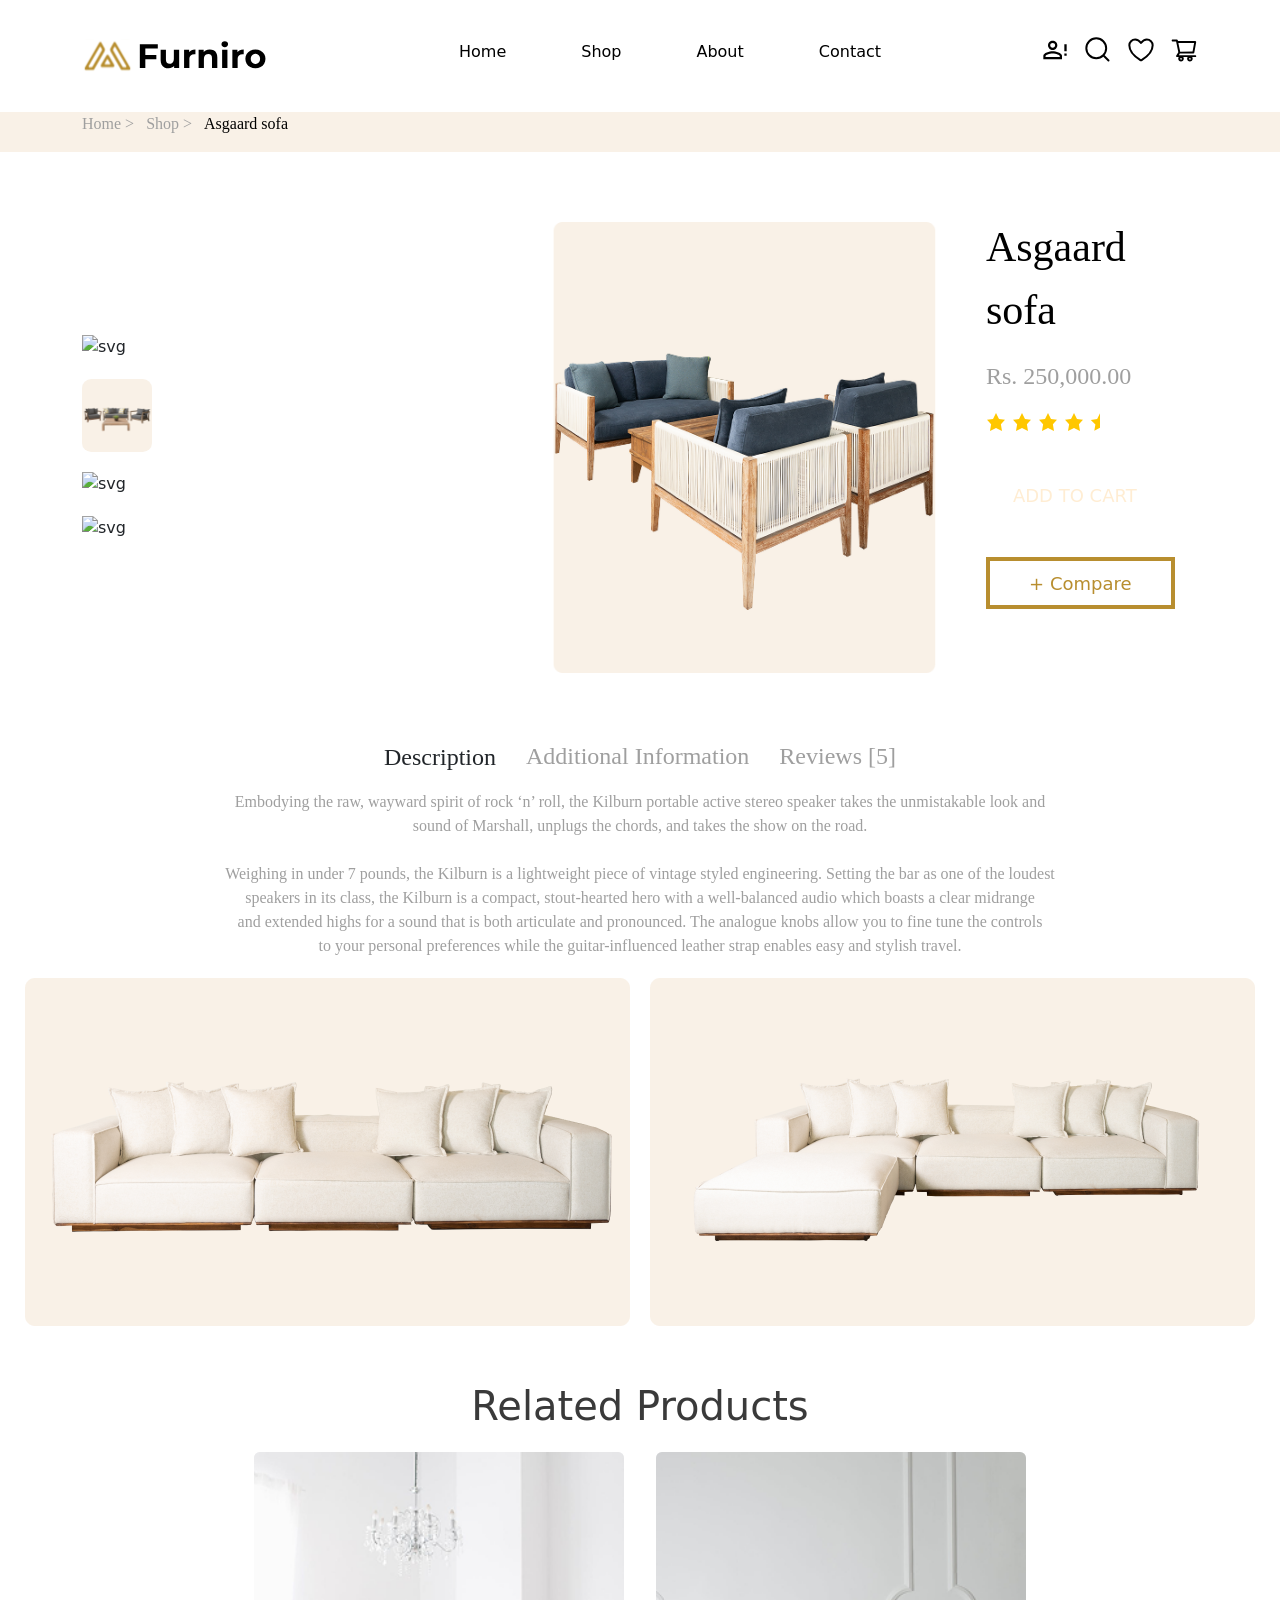
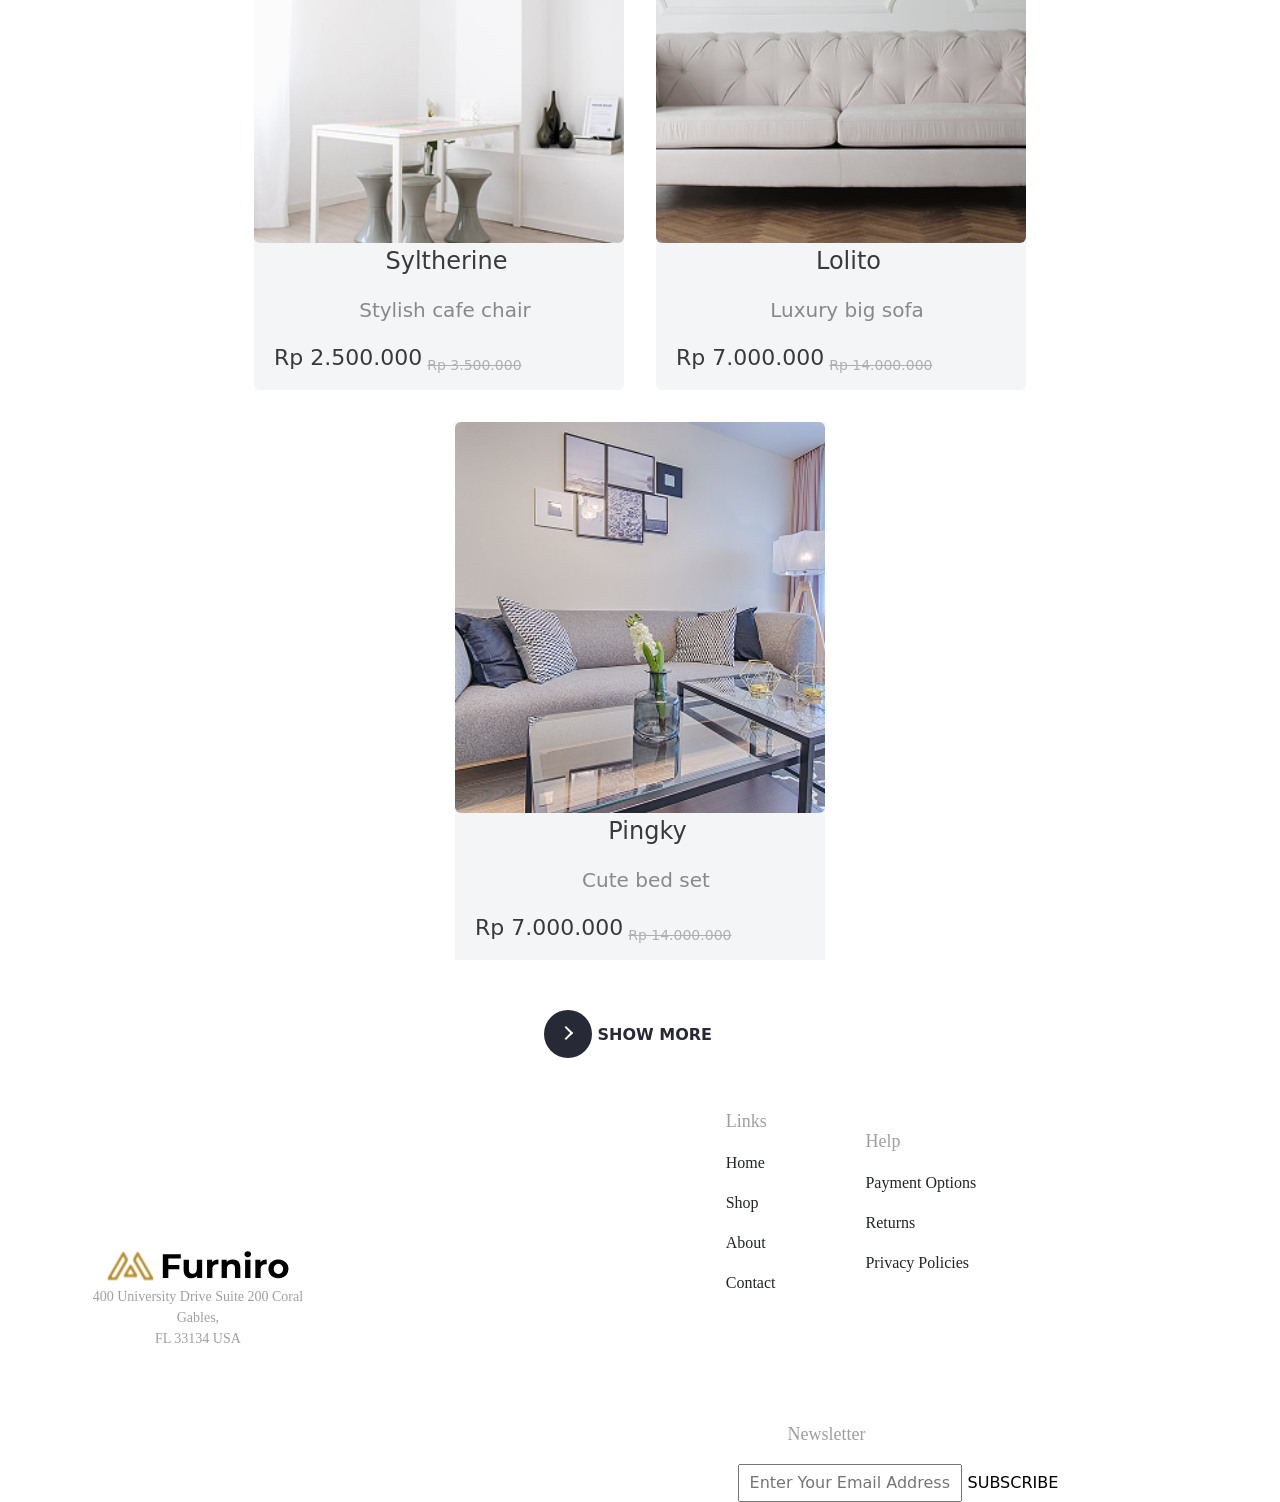
==== about.html @ ad4382cf "My project" ====
<!doctype html>
<html lang="en">
  <head>
    <meta charset="UTF-8" />
    <meta name="viewport" content="width=device-width, initial-scale=1.0" />
    <title>About</title>
    <link rel="stylesheet" href="./styles/style.css" />
    <link
      href="https://cdn.jsdelivr.net/npm/bootstrap@5.3.8/dist/css/bootstrap.min.css"
      rel="stylesheet"
      integrity="sha384-sRIl4kxILFvY47J16cr9ZwB07vP4J8+LH7qKQnuqkuIAvNWLzeN8tE5YBujZqJLB"
      crossorigin="anonymous"
    />
  </head>
  <body>
    <header class="header">
      <nav class="nav">
        <div class="container">
          <div class="nav__wrapper">
            <div class="nav__logo">
              <a href="/">
                <img
                  class="nav__icons"
                  src="./assets/icons/Frame 168.svg"
                  alt="svg"
                />
              </a>
              <button class="nav__menu" id="menuBtn">
                <img
                  class="nav__burger"
                  src="./assets/icons/Burger.svg"
                  alt="svg"
                />
              </button>
              <button class="nav__menu" id="menuBtnClose">
                <img src="./assets/icons/icons8-x-50.png" alt="svg" />
              </button>
            </div>
            <ul class="nav__lists" id="menuli">
              <li class="nav__list">
                <a href="#"><span>Home</span></a>
              </li>
              <li class="nav__list">
                <a href="./shop.html"><span>Shop</span></a>
              </li>
              <li class="nav__list">
                <a href="./about.html"><span>About</span></a>
              </li>
              <li class="nav__list">
                <a href="#"><span>Contact</span></a>
              </li>
            </ul>
            <div class="nav__imgs">
              <img
                src="./assets/icons/mdi_account-alert-outline.svg"
                alt="svg"
                class="nav__img"
              />
              <img src="./assets/icons/akar-icons_search.svg" alt="svg" />
              <img src="./assets/icons/akar-icons_heart.svg" alt="svg" />
              <img
                src="./assets/icons/ant-design_shopping-cart-outlined.svg"
                alt="svg"
              />
            </div>
          </div>
        </div>
      </nav>
    </header>
    <main>
      <section class="sofa">
        <div class="container">
          <div class="sofa__wrapper">
            <p class="sofa__title">Home ></p>
            <p class="sofa__neck">Shop ></p>
            <p class="sofa__info">Asgaard sofa</p>
          </div>
        </div>
      </section>
      <section class="catalog">
        <div class="container">
          <div class="catalog__wrapper">
            <div class="catalog__imgs">
              <div class="catalog__mini-imgs">
              <img src="./assets/icons/Group 94.svg" alt="svg">
              <img src="./assets/icons/Group 98.svg" alt="svg">
              <img src="./assets/icons/Group 97.svg" alt="svg">
              <img src="./assets/icons/Group 96.svg" alt="svg">
            </div>
            <div class="catalog__info">
              <div class="catalog__big-imgs">
              <img src="./assets/imgs/Group 95.png" alt="png">
            </div>
            <div class="catalog__texts">
              <p class="catalog__texts-title">Asgaard sofa</p>
              <p class="catalog__texts-neck">Rs. 250,000.00</p>
              <img src="./assets/icons/Group 88.svg" alt="svg" class="catalog__texts-img">
              <button class="btn">Add To Cart</button>
              <button> +
Compare
  <span></span>
</button>
            </div>
            </div>
            </div>
          </div>
        </div>
      </section>
      <section class="details">
        <div class="container">
          <div class="details__wrapper">
            <div class="details__title">
              <span>Description</span>
              <p>Additional Information</p>
              <p>Reviews [5]</p>
            </div>
            <p class="details__info">
              Embodying the raw, wayward spirit of rock ‘n’ roll, the Kilburn portable active stereo speaker takes the unmistakable look and <br> sound of Marshall, unplugs the chords, and takes the show on the road. <br><br>
Weighing in under 7 pounds, the Kilburn is a lightweight piece of vintage styled engineering. Setting the bar as one of the loudest <br> speakers in its class, the Kilburn is a compact, stout-hearted hero with a well-balanced audio which boasts a clear midrange <br> and extended highs for a sound that is both articulate and pronounced. The analogue knobs allow you to fine tune the controls <br> to your personal preferences while the guitar-influenced leather strap enables easy and stylish travel.
            </p>
            <div class="details__imgs">
              <img src="./assets/imgs/Group 107.png" alt="png">
              <img src="./assets/imgs/Group 106.png" alt="png">
            </div>
          </div>
        </div>
      </section>
      <section class="products">
        <div class="container">
          <div class="products__wrapper">
            <p class="products__title">Related Products</p>
            <div class="products__cards">
              <div data-aos="flip-right">
                <div class="products__card">
                  <img src="./assets/imgs/image 1.png" alt="png" />
                  <p class="card__title">Syltherine</p>
                  <p class="card__neck">Stylish cafe chair</p>
                  <div class="card__price">
                    <p class="card__new-price">Rp 2.500.000</p>
                    <del class="card__old-price">Rp 3.500.000</del>
                  </div>
                </div>
              </div>
              <div data-aos="flip-right">
                <div class="products__card">
                  <img src="./assets/imgs/Images (1).png" alt="png" />
                  <p class="card__title">Lolito</p>
                  <p class="card__neck">Luxury big sofa</p>
                  <div class="card__price">
                    <p class="card__new-price">Rp 7.000.000</p>
                    <del class="card__old-price">Rp 14.000.000</del>
                  </div>
                </div>
              </div>
              <div data-aos="flip-right">
                <div data-aos="flip-right">
                  <div data-aos="flip-right">
                    <div class="products__card-2">
                      <img src="./assets/imgs/image 7.png" alt="png" />
                      <p class="card__title">Pingky</p>
                      <p class="card__neck">Cute bed set</p>
                      <div class="card__price">
                        <p class="card__new-price">Rp 7.000.000</p>
                        <del class="card__old-price">Rp 14.000.000</del>
                      </div>
                    </div>
                  </div>
                </div>
              </div>
            </div>
            <button class="learn-more">
              <span class="circle" aria-hidden="true">
                <span class="icon arrow"></span>
              </span>
              <span class="button-text">SHOW More</span>
            </button>
          </div>
        </div>
      </section>
    </main>
    <footer class="footer">
            <div class="container">
                <div class="footer__wrapper">
                    <div class="footer__logo">
                        <img src="./assets/icons/Frame 168.svg" alt="svg" />
                        <p>
                            400 University Drive Suite 200 Coral Gables, <br />
                            FL 33134 USA
                        </p>
                    </div>
                    <div class="footer__info">
                        <div class="footer__home">
                            <p class="footer__home-title">Links</p>
                            <p>Home</p>
                            <p>Shop</p>
                            <p>About</p>
                            <p>Contact</p>
                        </div>
                        <div class="footer__help">
                            <p class="footer__help-title">Help</p>
                            <p>Payment Options</p>
                            <p>Returns</p>
                            <p>Privacy Policies</p>
                        </div>
                        <div class="footer__news">
                            <p class="footer__news-title">Newsletter</p>
                            <div class="footer__inp">
                                <input
                                    class="footer__input"
                                    type="text"
                                    placeholder="Enter Your Email Address"
                                />
                                <button class="footer__btn">SUBSCRIBE</button>
                            </div>
                        </div>
                    </div>
                </div>
            </div>
        </footer>
    <script src="./script.js"></script>
    <script src="https://unpkg.com/aos@2.3.1/dist/aos.js"></script>
    <script
      src="https://cdn.jsdelivr.net/npm/bootstrap@5.3.8/dist/js/bootstrap.bundle.min.js"
      integrity="sha384-FKyoEForCGlyvwx9Hj09JcYn3nv7wiPVlz7YYwJrWVcXK/BmnVDxM+D2scQbITxI"
      crossorigin="anonymous"
    ></script>
    <script>
      AOS.init();
    </script>
  </body>
</html>
---- styles/style.css ----
@charset "UTF-8";
.container {
  max-width: 1440px;
  margin: 0 auto;
  padding: 0 30px;
  width: 100%;
  min-width: 320px;
}

.nav__wrapper {
  margin-bottom: 16px;
}
.nav__logo {
  display: flex;
  justify-content: space-between;
  margin-top: 30px;
}
.nav__burger {
  display: block;
}
.nav__menu {
  display: block;
  border: none;
  background: rgba(0, 0, 0, 0);
}
.nav .open {
  display: flex;
  flex-direction: column;
  position: absolute;
  top: 60px;
  right: 20px;
  left: 20px;
  background: #ffffff;
  border-radius: 14px;
  padding: 16px;
  gap: 12px;
  z-index: 1000;
  box-shadow: 0 10px 30px rgba(0, 0, 0, 0.12);
  animation: fadeIn 0.25s ease-in-out;
}
@keyframes fadeIn {
  from {
    opacity: 0;
    transform: translateY(-10px);
  }
  to {
    opacity: 1;
    transform: translateY(0);
  }
}
.nav__lists {
  display: none;
}
.nav__imgs {
  display: none;
}
.nav__img {
  display: none;
}

@media (min-width: 768px) {
  .nav__wrapper {
    justify-content: space-between;
    gap: 5px;
    margin-bottom: 16px;
    display: flex;
    align-items: center;
  }
  .nav__burger {
    display: none;
  }
  .nav__menu {
    display: none;
  }
  .nav__lists {
    margin-top: 40px;
    display: flex;
    color: black;
    gap: 15px;
  }
  .nav__imgs {
    margin-top: 20px;
    display: flex;
    gap: 15px;
  }
  .nav__img {
    display: none;
  }
}
@media (min-width: 1240px) {
  .nav__wrapper {
    margin-bottom: 32px;
    align-items: center;
    justify-content: space-between;
  }
  .nav__menu {
    display: none;
  }
  .nav__burger {
    display: none;
  }
  .nav__lists {
    font-weight: 500%;
    font-size: 16px;
    gap: 75px;
  }
  .nav__img {
    display: block;
  }
}
.hero__img {
  background-image: url(/assets/imgs/bg.png);
  background-repeat: no-repeat;
  background-size: cover;
  background-position: center;
  padding-bottom: 50px;
}

.hero button {
  position: absolute;
  left: 140px;
  top: 350px;
  margin: 0;
  padding: 0.8em 1em;
  outline: none;
  text-decoration: none;
  display: flex;
  justify-content: center;
  align-items: center;
  cursor: pointer;
  border: none;
  text-transform: uppercase;
  background-color: #B88E2F;
  border-radius: 10px;
  color: #fff;
  font-weight: 300;
  font-size: 12px;
  font-family: inherit;
  z-index: 0;
  overflow: hidden;
  transition: all 0.3s cubic-bezier(0.02, 0.01, 0.47, 1);
}
.hero button:hover {
  animation: sh0 0.5s ease-in-out both;
}
@keyframes sh0 {
  0% {
    transform: rotate(0deg) translate3d(0, 0, 0);
  }
  25% {
    transform: rotate(7deg) translate3d(0, 0, 0);
  }
  50% {
    transform: rotate(-7deg) translate3d(0, 0, 0);
  }
  75% {
    transform: rotate(1deg) translate3d(0, 0, 0);
  }
  100% {
    transform: rotate(0deg) translate3d(0, 0, 0);
  }
}
.hero button:hover span {
  animation: storm 0.7s ease-in-out both;
  animation-delay: 0.06s;
}
.hero button::before,
.hero button::after {
  content: "";
  position: absolute;
  right: 0;
  bottom: 0;
  width: 100px;
  height: 100px;
  border-radius: 50%;
  background: #fff;
  opacity: 0;
  transition: transform 0.15s cubic-bezier(0.02, 0.01, 0.47, 1), opacity 0.15s cubic-bezier(0.02, 0.01, 0.47, 1);
  z-index: -1;
  transform: translate(100%, -25%) translate3d(0, 0, 0);
}
.hero button:hover::before,
.hero button:hover::after {
  opacity: 0.15;
  transition: transform 0.2s cubic-bezier(0.02, 0.01, 0.47, 1), opacity 0.2s cubic-bezier(0.02, 0.01, 0.47, 1);
}
.hero button:hover::before {
  transform: translate3d(50%, 0, 0) scale(0.9);
}
.hero button:hover::after {
  transform: translate(50%, 0) scale(1.1);
}
.hero__wrapper {
  padding-top: 90px;
}
.hero__card {
  margin-left: 120px;
  background-color: #FFF3E3;
  width: 160px;
}
.hero__title {
  padding-top: 20px;
  padding-left: 10px;
  font-size: 16px;
  color: #333333;
}
.hero__neck {
  padding-left: 10px;
  font-size: 20px;
  color: #B88E2F;
}
.hero__info {
  padding-bottom: 40px;
  padding-left: 10px;
  font-size: 10px;
  color: #333333;
}
.hero__btn {
  margin-bottom: 10px;
  margin-left: 10px;
  cursor: pointer;
  border: none;
  padding: 12px 16px;
  color: white;
  background-color: #B88E2F;
}

@media (min-width: 768px) {
  .hero button {
    position: absolute;
    left: 420px;
    top: 440px;
    margin: 0;
    padding: 0.8em 1em;
    outline: none;
    text-decoration: none;
    display: flex;
    justify-content: center;
    align-items: center;
    cursor: pointer;
    border: none;
    text-transform: uppercase;
    background-color: #B88E2F;
    border-radius: 10px;
    color: #fff;
    font-weight: 300;
    font-size: 18px;
    font-family: inherit;
    z-index: 0;
    overflow: hidden;
    transition: all 0.3s cubic-bezier(0.02, 0.01, 0.47, 1);
  }
  .hero button:hover {
    animation: sh0 0.5s ease-in-out both;
  }
  @keyframes sh0 {
    0% {
      transform: rotate(0deg) translate3d(0, 0, 0);
    }
    25% {
      transform: rotate(7deg) translate3d(0, 0, 0);
    }
    50% {
      transform: rotate(-7deg) translate3d(0, 0, 0);
    }
    75% {
      transform: rotate(1deg) translate3d(0, 0, 0);
    }
    100% {
      transform: rotate(0deg) translate3d(0, 0, 0);
    }
  }
  .hero button:hover span {
    animation: storm 0.7s ease-in-out both;
    animation-delay: 0.06s;
  }
  .hero button::before,
  .hero button::after {
    content: "";
    position: absolute;
    right: 0;
    bottom: 0;
    width: 100px;
    height: 100px;
    border-radius: 50%;
    background: #fff;
    opacity: 0;
    transition: transform 0.15s cubic-bezier(0.02, 0.01, 0.47, 1), opacity 0.15s cubic-bezier(0.02, 0.01, 0.47, 1);
    z-index: -1;
    transform: translate(100%, -25%) translate3d(0, 0, 0);
  }
  .hero button:hover::before,
  .hero button:hover::after {
    opacity: 0.15;
    transition: transform 0.2s cubic-bezier(0.02, 0.01, 0.47, 1), opacity 0.2s cubic-bezier(0.02, 0.01, 0.47, 1);
  }
  .hero button:hover::before {
    transform: translate3d(50%, 0, 0) scale(0.9);
  }
  .hero button:hover::after {
    transform: translate(50%, 0) scale(1.1);
  }
  .hero__card {
    width: 350px;
    margin-left: 370px;
  }
  .hero__title {
    font-size: 28px;
  }
  .hero__info {
    font-size: 16px;
    padding-bottom: 70px;
  }
  .hero__neck {
    font-size: 36px;
  }
  .hero__btn {
    padding: 20px 34px;
  }
}
@media (min-width: 1240px) {
  .hero button {
    position: absolute;
    top: 590px;
    left: 830px;
    margin: 0;
    padding: 0.8em 1em;
    outline: none;
    text-decoration: none;
    display: flex;
    justify-content: center;
    align-items: center;
    cursor: pointer;
    border: none;
    text-transform: uppercase;
    background-color: #B88E2F;
    border-radius: 10px;
    color: #fff;
    font-weight: 300;
    font-size: 26px;
    font-family: inherit;
    z-index: 0;
    overflow: hidden;
    transition: all 0.3s cubic-bezier(0.02, 0.01, 0.47, 1);
  }
  .hero button:hover {
    animation: sh0 0.5s ease-in-out both;
  }
  @keyframes sh0 {
    0% {
      transform: rotate(0deg) translate3d(0, 0, 0);
    }
    25% {
      transform: rotate(7deg) translate3d(0, 0, 0);
    }
    50% {
      transform: rotate(-7deg) translate3d(0, 0, 0);
    }
    75% {
      transform: rotate(1deg) translate3d(0, 0, 0);
    }
    100% {
      transform: rotate(0deg) translate3d(0, 0, 0);
    }
  }
  .hero button:hover span {
    animation: storm 0.7s ease-in-out both;
    animation-delay: 0.06s;
  }
  .hero button::before,
  .hero button::after {
    content: "";
    position: absolute;
    right: 0;
    bottom: 0;
    width: 100px;
    height: 100px;
    border-radius: 50%;
    background: #fff;
    opacity: 0;
    transition: transform 0.15s cubic-bezier(0.02, 0.01, 0.47, 1), opacity 0.15s cubic-bezier(0.02, 0.01, 0.47, 1);
    z-index: -1;
    transform: translate(100%, -25%) translate3d(0, 0, 0);
  }
  .hero button:hover::before,
  .hero button:hover::after {
    opacity: 0.15;
    transition: transform 0.2s cubic-bezier(0.02, 0.01, 0.47, 1), opacity 0.2s cubic-bezier(0.02, 0.01, 0.47, 1);
  }
  .hero button:hover::before {
    transform: translate3d(50%, 0, 0) scale(0.9);
  }
  .hero button:hover::after {
    transform: translate(50%, 0) scale(1.1);
  }
  .hero__card {
    padding-bottom: 20px;
    margin-left: 700px;
    border-radius: 10px;
    width: 643px;
  }
  .hero__title {
    padding-left: 42px;
    padding-top: 62px;
    font-size: 24px;
  }
  .hero__neck {
    padding-left: 42px;
    font-size: 52px;
  }
  .hero__info {
    padding-left: 42px;
    font-size: 24px;
    color: #333333;
    padding-bottom: 100px;
  }
  .hero__btn {
    border: none;
    margin-left: 39px;
    padding: 25px 72px;
  }
}
.headline .share {
  overflow: hidden;
}
.headline__title {
  color: #333333;
  font-size: 16px;
  padding-top: 28px;
  text-align: center;
  justify-content: center;
}
.headline__neck {
  color: #666666;
  font-size: 10px;
  text-align: center;
  justify-content: center;
}
.headline__imgs {
  align-items: center;
  justify-content: center;
  gap: 20px;
  display: flex;
}
.headline__imgs img {
  justify-content: center;
  width: 90px;
}
.headline__imgs-info {
  align-items: center;
  text-align: center;
  justify-content: center;
  gap: 40px;
  display: flex;
}

@media (min-width: 768px) {
  .headline__title {
    font-size: 22px;
    justify-content: center;
    text-align: center;
  }
  .headline__neck {
    justify-content: center;
    text-align: center;
    font-size: 18px;
  }
  .headline__imgs img {
    justify-content: center;
    text-align: center;
    width: 190px;
  }
  .headline__imgs-info {
    gap: 170px;
    justify-content: center;
    text-align: center;
    font-size: 20px;
  }
}
@media (min-width: 1240px) {
  .headline__title {
    text-align: center;
    justify-content: center;
    padding-top: 56px;
    color: #333333;
    font-size: 32px;
    font-weight: 700%;
  }
  .headline__neck {
    text-align: center;
    justify-content: center;
    color: #666666;
    font-size: 20px;
  }
  .headline__imgs {
    text-align: center;
    justify-content: center;
    align-items: center;
  }
  .headline__imgs img {
    width: 381px;
  }
  .headline__imgs-info {
    color: #333333;
    font-size: 24px;
    align-items: center;
    gap: 320px;
    text-align: center;
    justify-content: center;
  }
}
.products {
  margin-bottom: 50px;
}
.products button {
  margin: 0 auto;
  position: relative;
  display: block;
  cursor: pointer;
  outline: none;
  border: 0;
  vertical-align: middle;
  text-decoration: none;
  background: transparent;
  padding: 0;
  font-size: inherit;
  font-family: inherit;
}
.products button.learn-more {
  width: 12rem;
  height: auto;
}
.products button.learn-more .circle {
  transition: all 0.45s cubic-bezier(0.65, 0, 0.076, 1);
  position: relative;
  display: block;
  margin: 0;
  width: 3rem;
  height: 3rem;
  background: #282936;
  border-radius: 1.625rem;
}
.products button.learn-more .circle .icon {
  transition: all 0.45s cubic-bezier(0.65, 0, 0.076, 1);
  position: absolute;
  top: 0;
  bottom: 0;
  margin: auto;
  background: #fff;
}
.products button.learn-more .circle .icon.arrow {
  transition: all 0.45s cubic-bezier(0.65, 0, 0.076, 1);
  left: 0.625rem;
  width: 1.125rem;
  height: 0.125rem;
  background: none;
}
.products button.learn-more .circle .icon.arrow::before {
  position: absolute;
  content: "";
  top: -0.29rem;
  right: 0.0625rem;
  width: 0.625rem;
  height: 0.625rem;
  border-top: 0.125rem solid #fff;
  border-right: 0.125rem solid #fff;
  transform: rotate(45deg);
}
.products button.learn-more .button-text {
  transition: all 0.45s cubic-bezier(0.65, 0, 0.076, 1);
  position: absolute;
  top: 0;
  left: 0;
  right: 0;
  bottom: 0;
  padding: 0.75rem 0;
  margin: 0 0 0 1.85rem;
  color: #282936;
  font-weight: 700;
  line-height: 1.6;
  text-align: center;
  text-transform: uppercase;
}
.products button:hover .circle {
  width: 100%;
}
.products button:hover .circle .icon.arrow {
  background: #fff;
  transform: translate(1rem, 0);
}
.products button:hover .button-text {
  color: #fff;
}
.products__card-2 {
  display: none;
}
.products__title {
  text-align: center;
  justify-content: center;
  font-size: 18px;
  color: #3a3a3a;
}
.products__details {
  padding-left: 10px;
}
.products__card {
  display: block;
  align-items: center;
  border-radius: 6px;
  width: 160px;
  background-color: #f4f5f7;
}
.products__card img {
  border-radius: 6px;
  width: 160px;
}
.products__cards {
  display: flex;
  margin-bottom: 50px;
  justify-content: space-between;
  align-items: center;
  gap: 20px;
}
.products .card__title {
  color: #3a3a3a;
  font-size: 16px;
  padding-left: 10px;
}
.products .card__neck {
  padding-left: 8px;
  font-size: 14px;
  color: #898989;
}
.products .card__price {
  align-items: center;
  display: flex;
  gap: 5px;
}
.products .card__new-price {
  color: #3a3a3a;
  font-size: 14px;
}
.products .card__old-price {
  color: #b0b0b0;
  font-size: 12px;
}

@media (min-width: 768px) {
  .products__cards {
    display: flex;
    flex-wrap: wrap;
    align-items: center;
    justify-content: center;
  }
  .products__card-2 {
    background-color: #f4f5f7;
    display: block;
  }
  .products__title {
    color: #3a3a3a;
    text-align: center;
    justify-content: center;
  }
  .products__card {
    justify-content: center;
    text-align: center;
    width: 220px;
  }
  .products__card img {
    width: 220px;
  }
  .products__card-2 {
    text-align: center;
    justify-content: center;
    width: 220px;
  }
  .products__card-2 img {
    border-radius: 6px;
    width: 220px;
  }
  .products .card__title {
    padding-left: 15px;
    font-size: 20px;
  }
  .products .card__neck {
    padding-left: 12px;
    font-size: 18px;
  }
  .products .card__new-price {
    font-size: 16px;
  }
  .products .card__old-price {
    font-size: 14px;
  }
}
@media (min-width: 1240px) {
  .products__title {
    text-align: center;
    font-size: 40px;
  }
  .products__card {
    width: 370px;
    justify-content: center;
  }
  .products__card-2 {
    width: 370px;
    justify-content: center;
  }
  .products__card img {
    width: 370px;
  }
  .products__card-2 img {
    border-radius: 6px;
    width: 370px;
  }
  .products__cards {
    align-items: center;
    justify-content: center;
    gap: 32px;
  }
  .products .card__title {
    font-size: 24px;
  }
  .products .card__neck {
    font-size: 20px;
  }
  .products .card__new-price {
    padding-left: 20px;
    font-size: 22px;
  }
}
.products__shop-pagination {
  margin-top: 10px;
  gap: 10px;
  align-items: center;
  text-align: center;
  justify-content: center;
  display: flex;
}
.products__btn-active {
  border-radius: 3px;
  padding: 10px 10px !important;
  border: none;
  padding: 15px 15px;
  border-radius: 10px;
  color: black;
  background-color: #b88e2f !important;
}
.products__btn-2 {
  border-radius: 3px;
  padding: 10px 10px !important;
  border: none;
  padding: 15px 15px;
  border-radius: 10px;
  color: black;
  background-color: #f9f1e7 !important;
}

@media (min-width: 768px) {
  .products__shop-pagination {
    margin-top: 10px;
    gap: 10px;
    align-items: center;
    text-align: center;
    justify-content: center;
    display: flex;
  }
  .products__btn-active {
    border-radius: 3px;
    border: none;
    padding: 15px 15px !important;
    border-radius: 10px;
    color: white;
    background-color: #b88e2f !important;
  }
  .products__btn-2 {
    border-radius: 3px;
    border: none;
    padding: 15px 15px !important;
    border-radius: 10px;
    color: black;
    background-color: #f9f1e7 !important;
  }
}
@media (min-width: 1240px) {
  .products__shop-pagination {
    margin-top: 10px;
    gap: 30px;
    align-items: center;
    text-align: center;
    justify-content: center;
    display: flex;
  }
}
.rooms {
  background-color: #fcf8f3;
  justify-content: center;
}

.carousel-fade {
  display: none;
}

.rooms__btn {
  margin-bottom: 30px;
  position: relative;
  font-size: 12px;
  padding: 0.7em 1.4em;
  background-color: #b88e2f;
  text-decoration: none;
  border: none;
  border-radius: 0.5em;
  color: #dedede;
  box-shadow: 0.5em 0.5em 0.5em rgba(0, 0, 0, 0.3);
}
.rooms__btn::before {
  position: absolute;
  content: "";
  height: 0;
  width: 0;
  top: 0;
  left: 0;
  background: #2c3e50;
  border-radius: 0 0 0.5em 0;
  box-shadow: 0.2em 0.2em 0.2em rgba(0, 0, 0, 0.3);
  transition: 0.3s;
}
.rooms__btn:hover::before {
  width: 1.6em;
  height: 1.6em;
}
.rooms__btn:active {
  box-shadow: 0.2em 0.2em 0.3em rgba(0, 0, 0, 0.3);
  transform: translate(0.1em, 0.1em);
}
.rooms__title {
  text-align: center;
  color: #3a3a3a;
  font-size: 20px;
  font-weight: 700;
  font-family: Poppins;
  padding-top: 50px;
}
.rooms__neck {
  text-align: center;
  padding-top: 4px;
  font-family: Poppins;
  font-weight: 500;
  font-size: 14px;
  color: #616161;
}
.rooms__btn {
  display: block;
  margin: 0 auto;
  border: none;
  font-family: Poppins;
  font-weight: 500;
  font-size: 14px;
  color: white;
  background-color: #b88e2f;
}
.rooms__img {
  display: block;
  margin-top: 111px;
  width: 300px;
}
.rooms__wrapper {
  position: relative;
}
.rooms__img-info {
  left: 100px;
  top: 600px;
  backdrop-filter: blur(11px);
  position: absolute;
}
.rooms__img-info__title {
  font-weight: 500;
  font-family: Poppins;
  font-size: 16px;
  color: #616161;
}
.rooms__img-info__neck {
  font-family: Poppins;
  font-weight: 600;
  font-size: 18px;
  color: #3a3a3a;
}
.rooms__imgs {
  display: none;
}
.rooms__icon {
  display: none;
}

@media (min-width: 768px) {
  .rooms__btn {
    margin-bottom: 30px;
    position: relative;
    font-size: 18px;
    padding: 0.7em 1.4em;
    background-color: #b88e2f;
    text-decoration: none;
    border: none;
    border-radius: 0.5em;
    color: #dedede;
    box-shadow: 0.5em 0.5em 0.5em rgba(0, 0, 0, 0.3);
  }
  .rooms__btn::before {
    position: absolute;
    content: "";
    height: 0;
    width: 0;
    top: 0;
    left: 0;
    background: #2c3e50;
    border-radius: 0 0 0.5em 0;
    box-shadow: 0.2em 0.2em 0.2em rgba(0, 0, 0, 0.3);
    transition: 0.3s;
  }
  .rooms__btn:hover::before {
    width: 1.6em;
    height: 1.6em;
  }
  .rooms__btn:active {
    box-shadow: 0.2em 0.2em 0.3em rgba(0, 0, 0, 0.3);
    transform: translate(0.1em, 0.1em);
  }
  .rooms__title {
    font-size: 32px;
  }
  .rooms__neck {
    font-size: 22px;
  }
  .rooms__btn {
    padding: 15px 30px;
    font-size: 20px;
  }
  .rooms__img {
    margin: 0 auto;
    display: block;
    width: 400px;
  }
  .rooms__img-info {
    top: 650px;
    left: 350px;
  }
  .rooms__img-info__title {
    font-size: 26px;
  }
  .rooms__img-info__neck {
    font-size: 32px;
  }
  .rooms__imgs {
    display: none;
  }
  .rooms__icon {
    display: none;
  }
}
@media (min-width: 1240px) {
  .carousel-fade {
    display: inline-block;
  }
  .rooms__btn {
    margin-bottom: 30px;
    position: relative;
    font-size: 16px;
    padding: 0.7em 1.4em;
    background-color: #b88e2f;
    text-decoration: none;
    border: none;
    border-radius: 0.5em;
    color: #dedede;
    box-shadow: 0.5em 0.5em 0.5em rgba(0, 0, 0, 0.3);
  }
  .rooms__btn::before {
    position: absolute;
    content: "";
    height: 0;
    width: 0;
    top: 0;
    left: 0;
    background: #2c3e50;
    border-radius: 0 0 0.5em 0;
    box-shadow: 0.2em 0.2em 0.2em rgba(0, 0, 0, 0.3);
    transition: 0.3s;
  }
  .rooms__btn:hover::before {
    width: 1.6em;
    height: 1.6em;
  }
  .rooms__btn:active {
    box-shadow: 0.2em 0.2em 0.3em rgba(0, 0, 0, 0.3);
    transform: translate(0.1em, 0.1em);
  }
  .rooms__title {
    padding-top: 200px;
    font-size: 40px;
  }
  .rooms__neck {
    font-size: 26px;
  }
  .rooms__img {
    margin-left: 10px;
    width: 404px;
  }
  .rooms__wrapper {
    gap: 50px;
    position: relative;
    display: flex;
    overflow: hidden;
    align-items: center;
  }
  .rooms__img-info {
    left: 700px;
    top: 400px;
  }
  .rooms__imgs {
    display: block;
    top: 50px;
    left: 1000px;
    position: absolute;
  }
  .rooms__icon {
    display: block;
    top: 250px;
    left: 1300px;
    position: absolute;
  }
}
.carousel {
  max-width: 300px; /* или как в макете */
  width: 100%;
}

.carousel-item img {
  width: 100%;
  -o-object-fit: cover;
     object-fit: cover;
}

.share__wrapper {
  margin-bottom: 400px;
  margin-top: 100px;
  position: relative;
}
.share__img-1 {
  left: -30px;
  height: 250px;
  position: absolute;
}
.share__img-2 {
  top: 90px;
  left: 40px;
  width: 200px;
  position: absolute;
}
.share__img-3 {
  width: 100px;
  left: 230px;
  height: 270px;
  position: absolute;
}
.share__img-4 {
  left: 10px;
  top: 210px;
  width: 200px;
  position: absolute;
}
.share__img-5 {
  display: none;
}
.share__img-6 {
  display: none;
}
.share__img-7 {
  display: none;
}
.share__img-8 {
  display: none;
}
.share__img-9 {
  display: none;
}
.share__info {
  text-align: center;
  justify-content: center;
}
.share__title {
  font-family: Poppins;
  font-weight: 600;
  font-size: 14px;
  color: #616161;
}
.share__neck {
  font-family: Poppins;
  font-weight: 700;
  font-size: 22px;
  color: #3A3A3A;
}
.share__imgs {
  margin-top: 30px;
}

@media (min-width: 768px) {
  .share__wrapper {
    margin-bottom: 900px;
  }
  .share__title {
    font-size: 20px;
  }
  .share__neck {
    font-size: 40px;
  }
  .share__img-1 {
    height: 380px;
  }
  .share__img-2 {
    left: 70px;
    top: 170px;
    width: 350px;
  }
  .share__img-3 {
    left: 447px;
    height: 390px;
    width: 290px;
  }
  .share__img-4 {
    left: 70px;
    top: 450px;
    width: 340px;
  }
  .share__img-5 {
    display: block;
    left: 450px;
    top: 550px;
    position: absolute;
  }
  .share__img-6 {
    top: 700px;
    position: absolute;
    display: block;
  }
  .share__img-7 {
    display: none;
  }
  .share__img-8 {
    display: none;
  }
  .share__img-9 {
    display: none;
  }
}
@media (min-width: 1240px) {
  .share__img-1 {
    left: -90px;
    position: absolute;
    height: 382px;
  }
  .share__img-2 {
    top: 220px;
    left: 10px;
    width: 451px;
    position: absolute;
  }
  .share__img-3 {
    top: 400px;
    left: 500px;
  }
  .share__img-4 {
    left: 130px;
    top: 550px;
  }
  .share__img-5 {
    top: 600px;
    left: 1100px;
  }
  .share__img-6 {
    top: 720px;
    left: 820px;
  }
  .share__img-7 {
    position: absolute;
    display: block;
    top: 550px;
    left: -70px;
  }
  .share__img-8 {
    top: 350px;
    left: 800px;
    display: block;
    position: absolute;
  }
  .share__img-9 {
    left: 1100px;
    display: block;
    position: absolute;
  }
}
.footer__logo p {
  font-family: Poppins;
  font-weight: 400;
  color: #9F9F9F;
  font-size: 14px;
}
.footer__logo {
  text-align: center;
  justify-content: center;
}
.footer__home-title {
  font-family: Poppins;
  font-weight: 500;
  font-size: 18px;
  color: #9F9F9F;
}
.footer__home {
  font-family: Poppins;
  font-weight: 500;
}
.footer__help-title {
  font-family: Poppins;
  font-weight: 500;
  font-size: 18px;
  color: #9F9F9F;
}
.footer__help {
  font-family: Poppins;
  font-weight: 500;
}
.footer__info {
  flex-wrap: wrap;
  display: flex;
  justify-content: center;
  gap: 20px;
  align-items: center;
}
.footer__news-title {
  padding-left: 60px;
  padding-top: 20px;
  font-family: Poppins;
  font-weight: 500;
  font-size: 18px;
  color: #9F9F9F;
}
.footer__input {
  margin-left: 20px;
  padding: 5px 10px;
}
.footer__btn {
  border: gray;
  background-color: white;
  color: black;
}

@media (min-width: 768px) {
  .footer__news-title {
    padding-left: 150px;
  }
  .footer__input {
    margin-left: 100px;
  }
  .footer__info {
    display: flex;
    gap: 60px;
    justify-content: center;
    align-items: center;
  }
}
@media (min-width: 1240px) {
  .footer__inp {
    display: flex;
  }
  .footer__wrapper {
    gap: 100px;
    align-items: center;
    display: flex;
  }
  .footer__wrapper-2 {
    align-items: center;
    gap: 100px;
    display: flex;
  }
  .footer__info {
    margin-left: 90px;
    gap: 90px;
  }
}
.shop {
  background-image: url(/assets/imgs/Rectangle\ 1.png);
  background-repeat: no-repeat;
  background-position: center;
  background-size: cover;
  width: 100%;
  height: 100%;
  -o-object-fit: cover;
     object-fit: cover;
}
.shop__title {
  padding-top: 100px;
  text-align: center;
  font-size: 22px;
  font-family: Poppins;
  font-weight: 500;
}
.shop__neck {
  padding-bottom: 100px;
  font-family: Poppins;
  font-weight: 500;
  font-size: 18px;
  text-align: center;
}

.filter {
  margin-bottom: 30px;
  padding: 15px 0px 15px 0px;
  margin-top: -25px;
  background-color: #f9f1e7;
}
.filter__title {
  align-items: center;
  display: flex;
  gap: 5px;
  font-weight: 400;
  font-size: 10px;
  font-family: Poppins;
  margin-left: -10px;
}
.filter__title p {
  padding-top: 15px;
}
.filter__info {
  gap: 10px;
  justify-content: space-between;
  align-items: center;
  display: flex;
}
.filter__neck {
  padding-top: 15px;
  font-family: Poppins;
  font-size: 10px;
  font-weight: 400;
}
.filter__wrapper {
  align-items: center;
  justify-content: space-between;
  display: flex;
}
.filter__show img {
  width: 25px;
}
.filter__show {
  align-items: center;
  font-family: Poppins;
  font-size: 10px;
  display: flex;
  gap: 12px;
}
.filter__show p {
  padding-top: 15px;
}
.filter__short {
  align-items: center;
  display: flex;
  font-size: 10px;
  font-family: Poppins;
  font-weight: 400;
  gap: 12px;
}
.filter__short p {
  padding-top: 15px;
}
.filter__short img {
  width: 60px;
}

@media (min-width: 768px) {
  .filter__title {
    font-size: 18px;
  }
  .filter__show {
    gap: 10px;
    font-size: 18px;
  }
  .filter__short {
    gap: 10px;
    font-size: 18px;
  }
  .filter__neck {
    font-family: Poppins;
    font-size: 20px;
    font-weight: 400;
  }
}
.benefits {
  margin-top: 40px;
  padding-bottom: 30px;
  padding-top: 30px;
  background-color: #FAF3EA;
}
.benefits__card {
  gap: 10px;
  align-items: center;
  display: flex;
}
.benefits__card img {
  width: 25px;
}
.benefits__card-title {
  font-size: 14px;
  color: #242424;
  font-weight: 600;
  font-family: Poppins;
}
.benefits__card-neck {
  font-family: Poppins;
  font-weight: 500;
  font-size: 10px;
  color: #898989;
}
.benefits__cards {
  justify-content: space-between;
  display: flex;
}
.benefits__card-2 {
  display: none;
}

@media (min-width: 768px) {
  .benefits__card-2 {
    gap: 10px;
    align-items: center;
    display: flex;
  }
  .benefits__card-2 img {
    width: 25px;
  }
}
@media (min-width: 1240px) {
  .benefits__card-2 img {
    width: 60px;
  }
  .benefits__card img {
    width: 60px;
  }
  .benefits__card-neck {
    font-size: 20px;
  }
  .benefits__card-title {
    font-size: 25px;
  }
}
.sofa {
  background-color: #F9F1E7;
}
.sofa__title {
  font-family: Poppins;
  font-weight: 400;
  font-style: 12px;
  color: #9F9F9F;
}
.sofa__neck {
  font-family: Poppins;
  font-weight: 400;
  font-style: 12px;
  color: #9F9F9F;
}
.sofa__info {
  font-family: Poppins;
  font-weight: 400;
  font-size: 12px;
  color: #000000;
}
.sofa__wrapper {
  gap: 12px;
  align-items: center;
  display: flex;
}

@media (min-width: 768px) {
  .sofa__title {
    font-family: Poppins;
    font-weight: 400;
    font-style: 16px;
    color: #9F9F9F;
  }
  .sofa__neck {
    font-family: Poppins;
    font-weight: 400;
    font-style: 16px;
    color: #9F9F9F;
  }
  .sofa__info {
    font-family: Poppins;
    font-weight: 400;
    font-size: 16px;
    color: #000000;
  }
}
.catalog__mini-imgs {
  display: none;
}
.catalog__big-imgs img {
  margin-left: -30px;
  padding-top: 70px;
  width: 200px;
}
.catalog__wrapper {
  justify-content: center;
  align-items: center;
  display: flex;
}
.catalog__texts-neck {
  font-size: 12px;
  font-family: Poppins;
  font-weight: 500;
  color: #9F9F9F;
}
.catalog .btn {
  font-size: 10px;
  background: transparent;
  border: none;
  padding: 1em 1.5em;
  color: #ffedd3;
  text-transform: uppercase;
  position: relative;
  transition: 0.5s ease;
  cursor: pointer;
}
.catalog .btn::before {
  content: "";
  position: absolute;
  left: 0;
  bottom: 0;
  height: 2px;
  width: 0;
  background-color: #ffc506;
  transition: 0.5s ease;
}
.catalog .btn:hover {
  color: white;
  transition-delay: 0.5s;
}
.catalog .btn:hover::before {
  width: 100%;
}
.catalog .btn::after {
  content: "";
  position: absolute;
  left: 0;
  bottom: 0;
  height: 0;
  width: 100%;
  background-color: #ffc506;
  transition: 0.4s ease;
  z-index: -1;
}
.catalog .btn:hover::after {
  height: 100%;
  transition-delay: 0.4s;
  color: black;
}
.catalog button {
  margin-top: 30px;
  border: none;
  display: block;
  position: relative;
  padding: 0.7em 2.4em;
  font-size: 14px;
  background: transparent;
  cursor: pointer;
  -webkit-user-select: none;
     -moz-user-select: none;
          user-select: none;
  overflow: hidden;
  color: #B88E2F;
  z-index: 1;
  font-family: inherit;
  font-weight: 500;
}
.catalog button span {
  position: absolute;
  left: 0;
  top: 0;
  width: 100%;
  height: 100%;
  background: transparent;
  z-index: -1;
  border: 4px solid #B88E2F;
}
.catalog button span::before {
  content: "";
  display: block;
  position: absolute;
  width: 8%;
  height: 500%;
  background: var(--lightgray);
  top: 50%;
  left: 50%;
  transform: translate(-50%, -50%) rotate(-60deg);
  transition: all 0.3s;
}
.catalog button:hover span::before {
  transform: translate(-50%, -50%) rotate(-90deg);
  width: 100%;
  background: #B88E2F;
}
.catalog button:hover {
  color: white;
}
.catalog button:active span::before {
  background: #B88E2F;
}

@media (min-width: 768px) {
  .catalog__imgs {
    gap: 100px;
    justify-content: center;
    align-items: center;
    display: flex;
  }
  .catalog__mini-imgs {
    padding-top: 50px;
    gap: 20px;
    display: flex;
    flex-direction: column;
  }
  .catalog__mini-imgs img {
    width: 70px;
  }
  .catalog__info {
    display: flex;
    align-items: center;
  }
  .catalog__info .btn {
    font-size: 14px;
  }
}
@media (min-width: 1240px) {
  .catalog__texts-neck {
    font-size: 24px;
  }
  .catalog__imgs {
    gap: 400px;
    justify-content: center;
  }
  .catalog__big-imgs img {
    width: 100%;
  }
  .catalog__texts-title {
    font-weight: 400;
    font-family: Poppins;
    font-size: 42px;
    color: black;
  }
  .catalog button {
    font-size: 18px;
  }
  .catalog .btn {
    font-size: 18px;
  }
}
.details__title {
  align-items: center;
  margin-top: 50px;
  display: flex;
  gap: 12px;
  justify-content: center;
}
.details__title span {
  font-family: Poppins;
  font-weight: 500;
  font-size: 12px;
}
.details__title p {
  padding-top: 15px;
  font-family: Poppins;
  font-weight: 500;
  font-size: 12px;
  color: #9F9F9F;
}
.details__info {
  text-align: center;
  font-family: Poppins;
  font-weight: 400;
  color: #9F9F9F;
  font-size: 8px;
}
.details__imgs {
  margin-bottom: 50px;
  margin-top: 20px;
  display: flex;
  gap: 20px;
  justify-content: center;
}
.details__imgs img {
  width: 170px;
}

@media (min-width: 768px) {
  .details__title span {
    font-size: 24px;
  }
  .details__title p {
    padding-top: 15px;
    font-size: 24px;
  }
  .details__title {
    align-items: center;
    gap: 30px;
  }
  .details__info {
    font-size: 14px;
  }
  .details__imgs img {
    width: 300px;
  }
}
@media (min-width: 1240px) {
  .details__imgs img {
    width: 100%;
  }
  .details__info {
    font-size: 16px;
  }
}
.feedback__title {
  font-weight: 600;
  font-size: 14px;
  color: #000000;
  text-align: center;
}
.feedback__neck {
  font-size: 10px;
  font-weight: 400;
  font-family: Poppins;
  color: #9f9f9f;
  text-align: center;
}
.feedback__adress {
  justify-content: center;
  align-items: center;
  display: flex;
}
.feedback__adress-info__title {
  padding-top: 30px;
  text-align: center;
  font-weight: 500;
  font-family: Poppins;
  font-size: 12px;
}
.feedback__adress-info__neck {
  font-weight: 400;
  font-family: Poppins;
  text-align: center;
  font-size: 8px;
}
.feedback__cards {
  align-items: center;
}
.feedback__inps-1 {
  margin-top: 20px;
  align-items: center;
}
.feedback__inps-1__title {
  padding-top: 30px;
  font-weight: 500;
  font-family: Poppins;
  color: #000000;
  font-size: 12px;
  text-align: center;
}
.feedback__inps-1 input {
  display: block;
  margin: 0 auto;
  padding: 6px 100px 5px 7px;
}
.feedback__inps-2 input {
  display: block;
  margin: 0 auto;
  padding: 6px 100px 25px 7px;
  text-align: left;
}
.feedback__inps-btn {
  margin-top: 20px !important;
  margin: 0 auto;
  display: block;
  padding: 1em 2em;
  border: none;
  border-radius: 5px;
  font-weight: bold;
  letter-spacing: 5px;
  text-transform: uppercase;
  cursor: pointer;
  color: #b88e2f;
  transition: all 1000ms;
  font-size: 12px;
  position: relative;
  overflow: hidden;
  outline: 2px solid #b88e2f;
  background-color: white;
}
.feedback button:hover {
  color: #ffffff;
  transform: scale(1.1);
  outline: 2px solid #b88e2f;
  box-shadow: 4px 5px 17px -4px #b88e2f;
}
.feedback button::before {
  content: "";
  position: absolute;
  left: -50px;
  top: 0;
  width: 0;
  height: 100%;
  background-color: #b88e2f;
  transform: skewX(45deg);
  z-index: -1;
  transition: width 1000ms;
}
.feedback button:hover::before {
  width: 250%;
}

@media (min-width: 768px) {
  .feedback__info {
    align-items: center;
    justify-content: center;
    gap: 30px;
    display: flex;
  }
  .feedback__inps-btn {
    margin-bottom: 20px;
    font-size: 15px;
  }
  .feedback__title {
    font-size: 24px;
  }
  .feedback__neck {
    font-size: 16px;
  }
  .feedback__adress-info__title {
    font-size: 22px;
  }
  .feedback__adress-info__neck {
    font-size: 16px;
  }
  .feedback__inps-1__title {
    font-size: 16px;
  }
}
@media (min-width: 1240px) {
  .feedback__info {
    gap: 100px;
  }
  .feedback__inps-btn {
    font-size: 18px;
  }
  .feedback__title {
    font-size: 36px;
  }
  .feedback__adress-info__title {
    font-size: 24px;
  }
  .feedback__inps-1 input {
    padding: 26px 385px 25px 29px;
  }
  .feedback__inps-2 input {
    padding: 26px 385px 70px 30px;
  }
}
* {
  box-sizing: border-box;
}

a {
  color: black !important;
  text-decoration: none !important;
}

li {
  list-style-type: none;
}

body {
  overflow-x: hidden;
  font-family: system-ui, -apple-system, BlinkMacSystemFont, "Segoe UI", Roboto, Oxygen, Ubuntu, Cantarell, "Open Sans", "Helvetica Neue", sans-serif;
  margin: 0;
  transition: 0.6s linear;
}/*# sourceMappingURL=style.css.map */
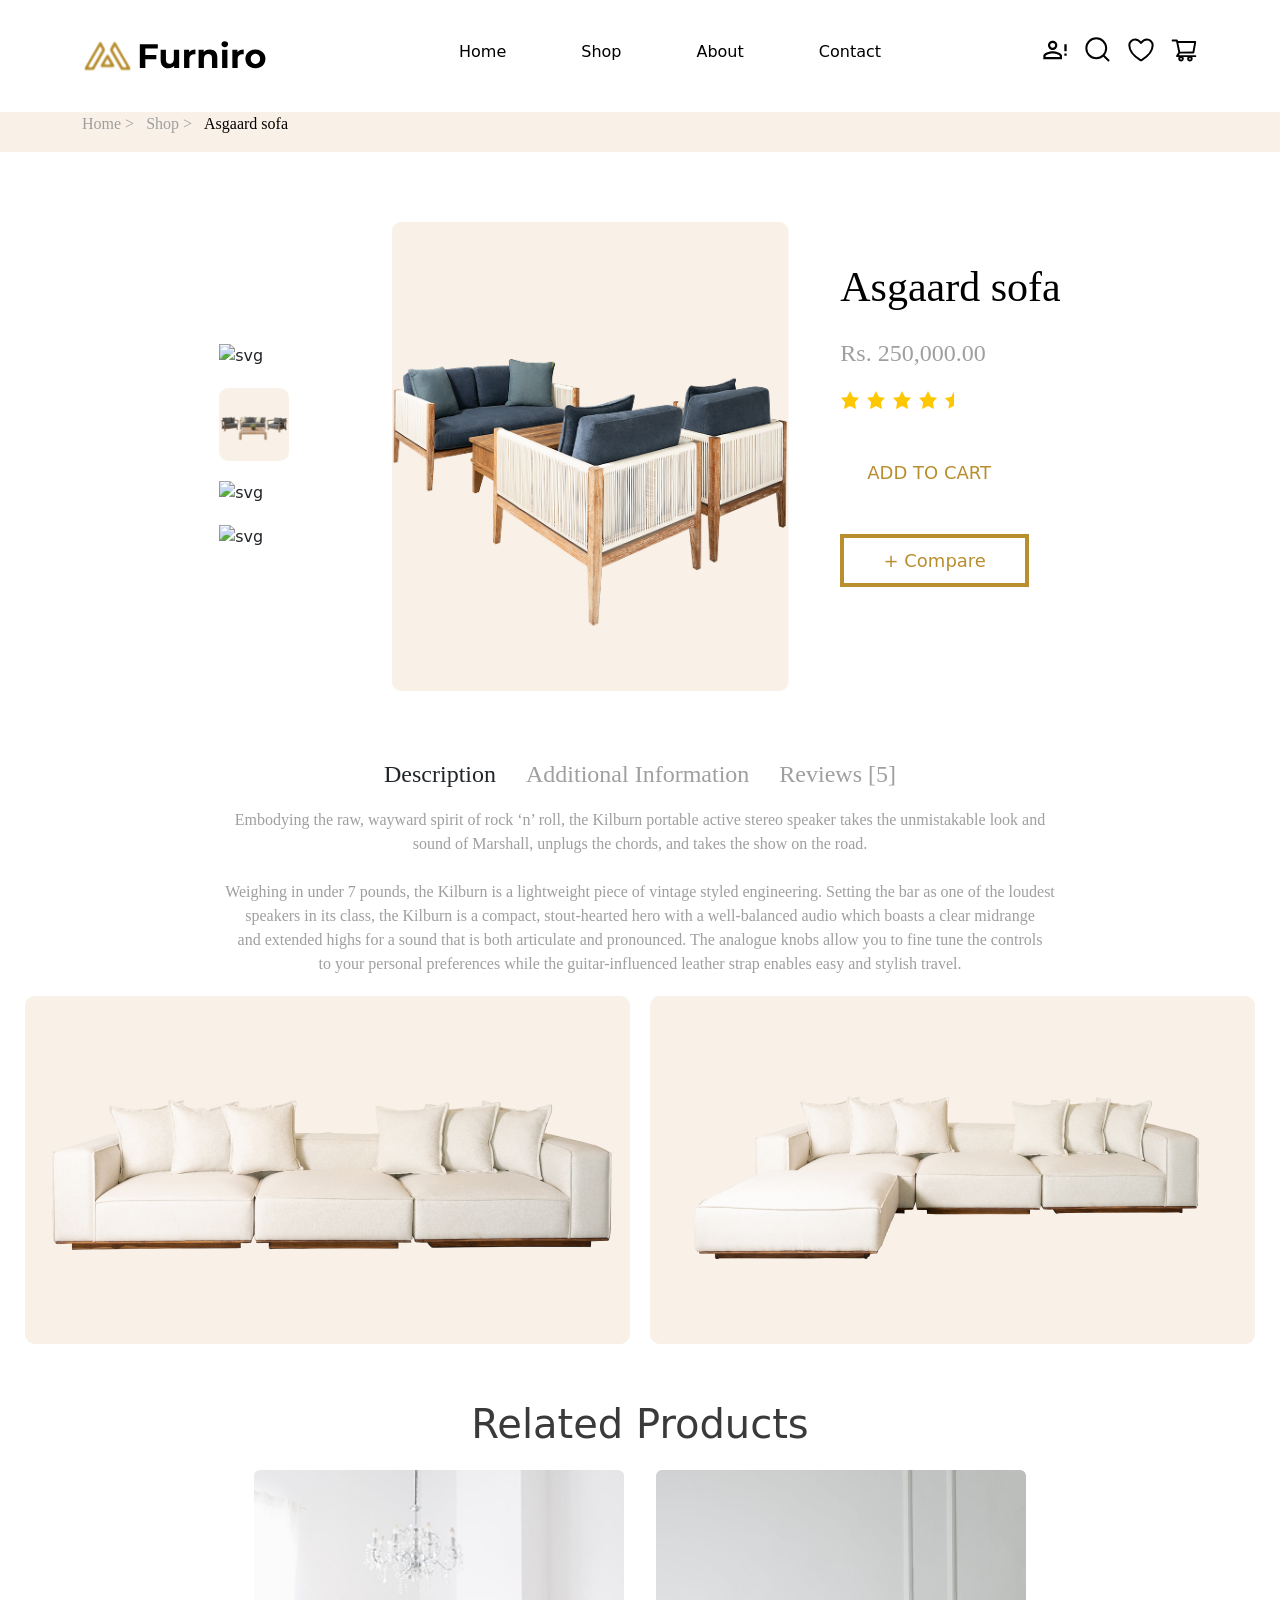
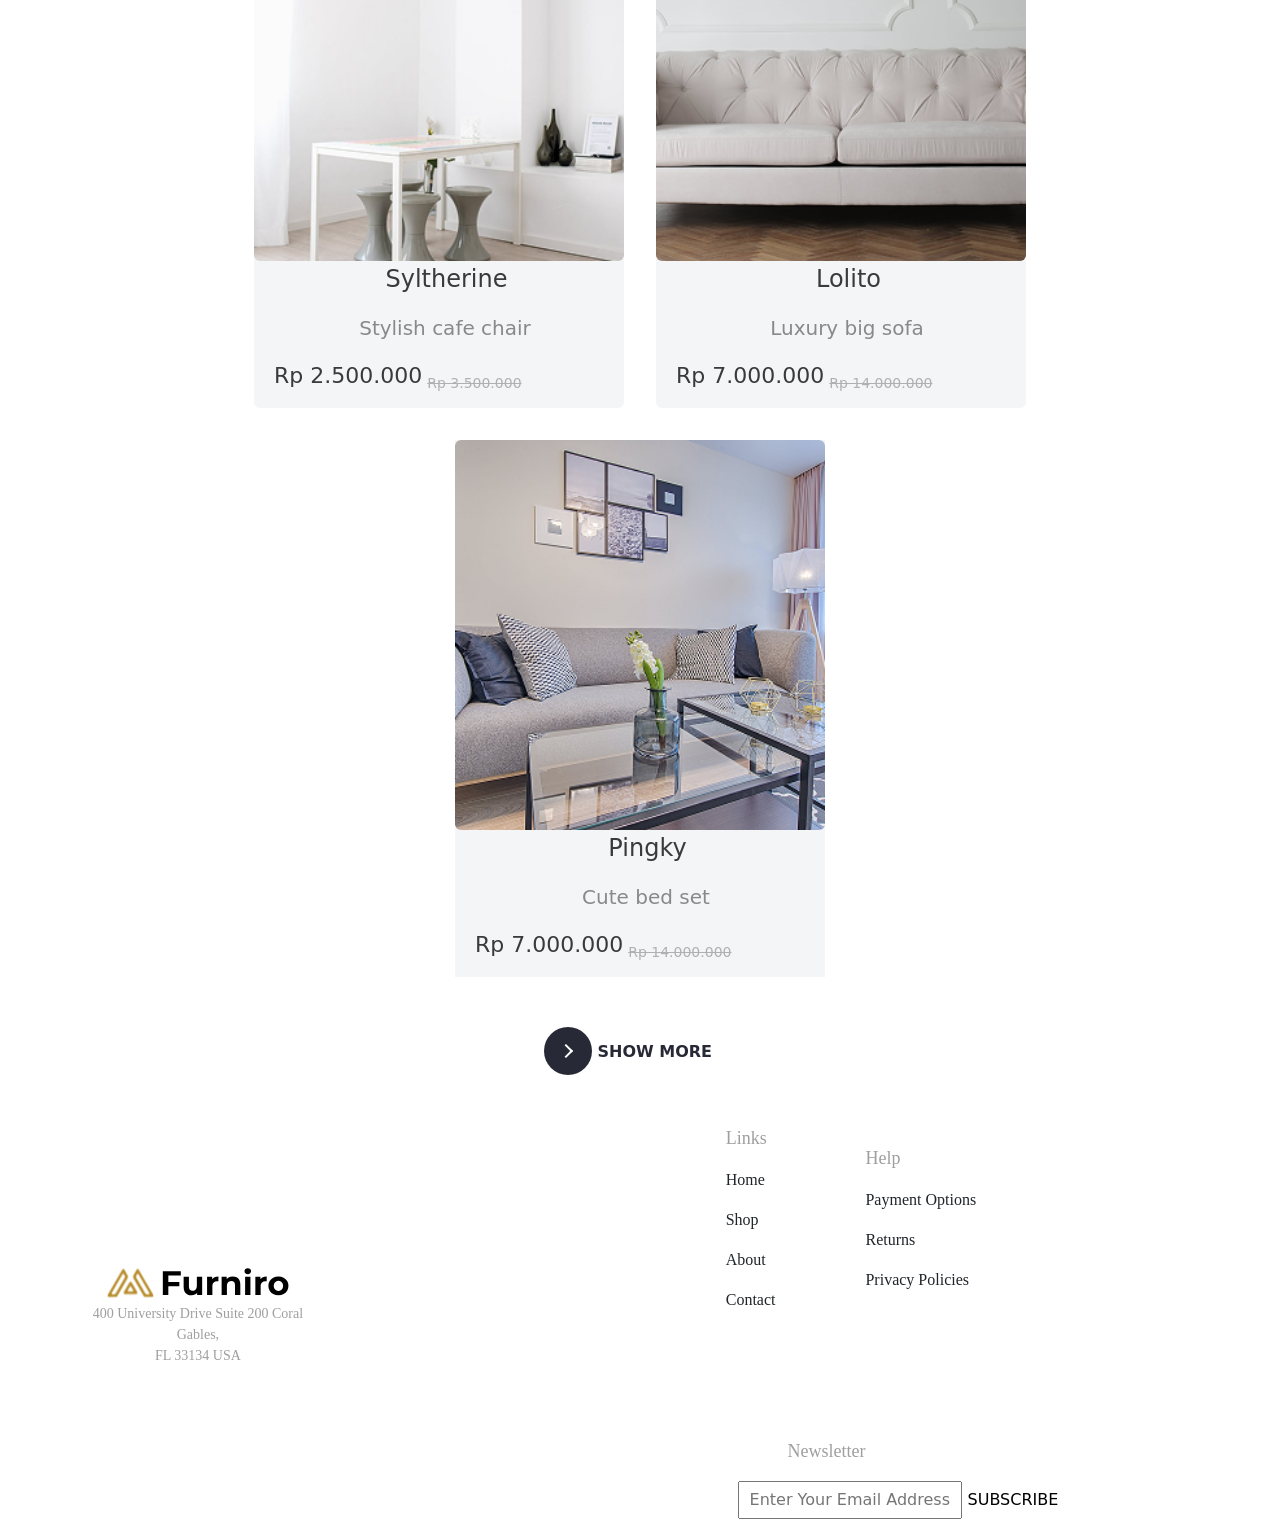
==== commit 68a97da1: "fixed" ====
--- a/about.html
+++ b/about.html
@@ -18,13 +18,12 @@
         <div class="container">
           <div class="nav__wrapper">
             <div class="nav__logo">
-              <a href="/">
-                <img
+              <a href="/"
+                ><img
                   class="nav__icons"
                   src="./assets/icons/Frame 168.svg"
                   alt="svg"
-                />
-              </a>
+              /></a>
               <button class="nav__menu" id="menuBtn">
                 <img
                   class="nav__burger"
@@ -33,12 +32,16 @@
                 />
               </button>
               <button class="nav__menu" id="menuBtnClose">
-                <img src="./assets/icons/icons8-x-50.png" alt="svg" />
+                <img width="25px" height="25px"
+                  class="nav__close"
+                  src="./assets/icons/close (1).png"
+                  alt="svg"
+                />
               </button>
             </div>
             <ul class="nav__lists" id="menuli">
               <li class="nav__list">
-                <a href="#"><span>Home</span></a>
+                <a href="./index.html"><span>Home</span></a>
               </li>
               <li class="nav__list">
                 <a href="./shop.html"><span>Shop</span></a>
@@ -47,7 +50,7 @@
                 <a href="./about.html"><span>About</span></a>
               </li>
               <li class="nav__list">
-                <a href="#"><span>Contact</span></a>
+                <a href="./contact.html"><span>Contact</span></a>
               </li>
             </ul>
             <div class="nav__imgs">
@@ -56,12 +59,12 @@
                 alt="svg"
                 class="nav__img"
               />
-              <img src="./assets/icons/akar-icons_search.svg" alt="svg" />
+              <a href="./about.html"><img src="./assets/icons/akar-icons_search.svg" alt="svg" /></a>
               <img src="./assets/icons/akar-icons_heart.svg" alt="svg" />
-              <img
+              <a href="./shop.html"><img
                 src="./assets/icons/ant-design_shopping-cart-outlined.svg"
                 alt="svg"
-              />
+              /></a>
             </div>
           </div>
         </div>
--- a/styles/style.css
+++ b/styles/style.css
@@ -860,6 +860,7 @@
   background-color: #b88e2f;
 }
 .rooms__img {
+  margin: 0 auto;
   display: block;
   margin-top: 111px;
   width: 300px;
@@ -1520,7 +1521,7 @@
   background: transparent;
   border: none;
   padding: 1em 1.5em;
-  color: #ffedd3;
+  color: #B88E2F;
   text-transform: uppercase;
   position: relative;
   transition: 0.5s ease;
@@ -1533,7 +1534,7 @@
   bottom: 0;
   height: 2px;
   width: 0;
-  background-color: #ffc506;
+  background-color: #B88E2F;
   transition: 0.5s ease;
 }
 .catalog .btn:hover {
@@ -1550,7 +1551,7 @@
   bottom: 0;
   height: 0;
   width: 100%;
-  background-color: #ffc506;
+  background-color: #B88E2F;
   transition: 0.4s ease;
   z-index: -1;
 }
@@ -1640,7 +1641,7 @@
     font-size: 24px;
   }
   .catalog__imgs {
-    gap: 400px;
+    gap: 100px;
     justify-content: center;
   }
   .catalog__big-imgs img {
@@ -1741,6 +1742,16 @@
   align-items: center;
   display: flex;
 }
+.feedback__phone {
+  justify-content: center;
+  align-items: center;
+  display: flex;
+}
+.feedback__time {
+  justify-content: center;
+  align-items: center;
+  display: flex;
+}
 .feedback__adress-info__title {
   padding-top: 30px;
   text-align: center;
@@ -1749,6 +1760,32 @@
   font-size: 12px;
 }
 .feedback__adress-info__neck {
+  font-weight: 400;
+  font-family: Poppins;
+  text-align: center;
+  font-size: 8px;
+}
+.feedback__phone-info__title {
+  padding-top: 30px;
+  text-align: center;
+  font-weight: 500;
+  font-family: Poppins;
+  font-size: 12px;
+}
+.feedback__phone-info__neck {
+  font-weight: 400;
+  font-family: Poppins;
+  text-align: center;
+  font-size: 8px;
+}
+.feedback__time-info__title {
+  padding-top: 30px;
+  text-align: center;
+  font-weight: 500;
+  font-family: Poppins;
+  font-size: 12px;
+}
+.feedback__time-info__neck {
   font-weight: 400;
   font-family: Poppins;
   text-align: center;
@@ -1844,13 +1881,28 @@
   .feedback__adress-info__neck {
     font-size: 16px;
   }
+  .feedback__phone-info__title {
+    font-size: 22px;
+  }
+  .feedback__phone-info__neck {
+    font-size: 16px;
+  }
+  .feedback__time-info__title {
+    font-size: 22px;
+  }
+  .feedback__time-info__neck {
+    font-size: 16px;
+  }
   .feedback__inps-1__title {
     font-size: 16px;
   }
 }
 @media (min-width: 1240px) {
+  .feedback__phone {
+    margin-left: -30px;
+  }
   .feedback__info {
-    gap: 100px;
+    gap: 200px;
   }
   .feedback__inps-btn {
     font-size: 18px;
@@ -1858,14 +1910,45 @@
   .feedback__title {
     font-size: 36px;
   }
+  .feedback__adress {
+    gap: 20px;
+    padding-left: 30px;
+  }
+  .feedback__phone {
+    gap: 20px;
+  }
+  .feedback__time {
+    gap: 20px;
+  }
   .feedback__adress-info__title {
     font-size: 24px;
+    text-align: left;
+  }
+  .feedback__adress-info__neck {
+    text-align: left;
+  }
+  .feedback__phone-info__title {
+    font-size: 24px;
+    text-align: left;
+  }
+  .feedback__phone-info__neck {
+    text-align: left;
+  }
+  .feedback__time-info__title {
+    font-size: 24px;
+    text-align: left;
+  }
+  .feedback__time-info__neck {
+    text-align: left;
   }
   .feedback__inps-1 input {
     padding: 26px 385px 25px 29px;
   }
   .feedback__inps-2 input {
     padding: 26px 385px 70px 30px;
+  }
+  .feedback__inps-1__title {
+    text-align: left;
   }
 }
 * {
